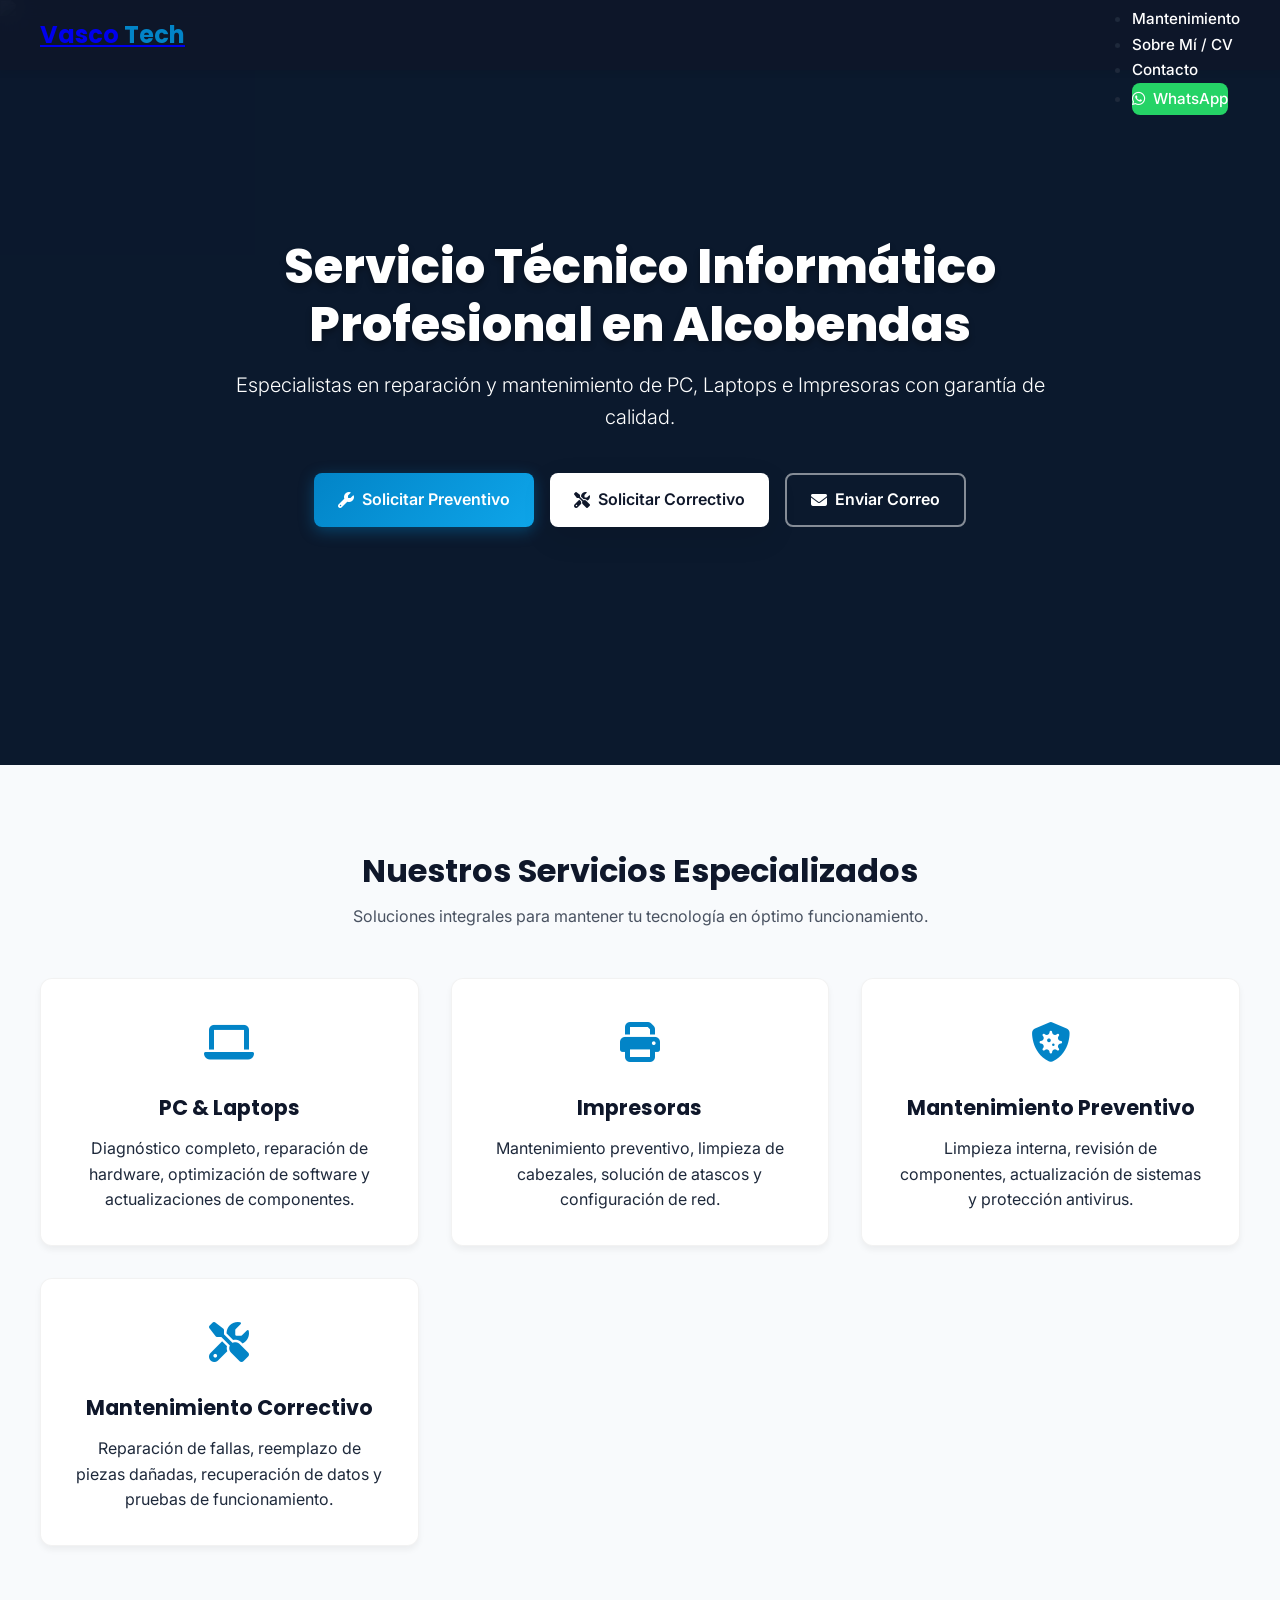
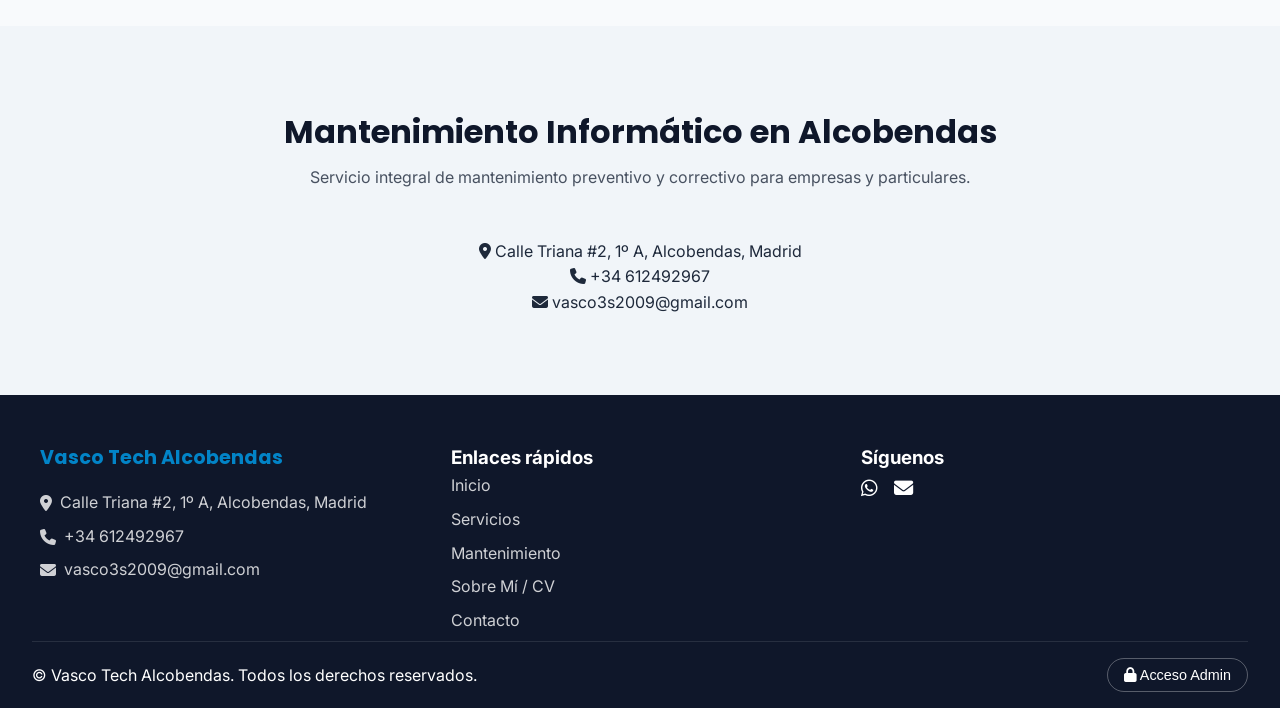
==== index.html @ 02014654 "Fijar imagenes permanentes en el codigo y GitHub Pages" ====
﻿<!DOCTYPE html>
<html lang="es">
<head>
    <meta charset="UTF-8">
    <meta name="viewport" content="width=device-width, initial-scale=1.0">
    <title>Vasco Tech Alcobendas - Servicio Técnico Profesional</title>
    <!-- Font Awesome 6.5.1 -->
    <link rel="stylesheet" href="https://cdnjs.cloudflare.com/ajax/libs/font-awesome/6.5.1/css/all.min.css">
    <!-- Google Fonts: Poppins e Inter -->
    <link rel="preconnect" href="https://fonts.googleapis.com">
    <link rel="preconnect" href="https://fonts.gstatic.com" crossorigin>
    <link href="https://fonts.googleapis.com/css2?family=Inter:wght@300;400;500;600;700&family=Poppins:wght@400;500;600;700;800&display=swap" rel="stylesheet">
    <!-- Estilos locales -->
    <link rel="stylesheet" href="style.css">
</head>
<body>
    <!-- Header con efecto glassmorphism -->
    <header>
        <div class="container">
            <div class="logo">
                <a href="index.html">Vasco <span class="accent">Tech</span></a>
            </div>
            <!-- Botón hamburguesa para móvil -->
            <button id="menu-toggle" class="menu-toggle" aria-label="Abrir menú">
                <i class="fas fa-bars"></i>
            </button>
            <!-- Menú de navegación -->
            <nav id="nav-menu">
                <ul>
                    <li><a href="#hero">Inicio</a></li>
                    <li><a href="#services">Servicios</a></li>
                    <li><a href="#maintenance">Mantenimiento</a></li>
                    <li><a href="cv.html">Sobre Mí / CV</a></li>
                    <li><a href="#contact">Contacto</a></li>
                    <li class="whatsapp-item">
                        <a href="https://wa.me/34612492967" target="_blank" class="btn-whatsapp">
                            <i class="fab fa-whatsapp"></i> WhatsApp
                        </a>
                    </li>
                </ul>
            </nav>
        </div>
    </header>

    <!-- Hero Banner -->
    <section id="hero" class="hero-section">
        <div class="hero-background">
            <img src="https://images.unsplash.com/photo-1649972184908-76ab3ad3d9c5?q=80&w=1600" alt="Taller informático profesional">
        </div>
        <div class="hero-overlay"></div>
        <div class="hero-content">
            <h1 class="hero-title fade-in">Servicio Técnico Informático Profesional en Alcobendas</h1>
            <p class="hero-subtitle fade-in fade-in-1">Especialistas en reparación y mantenimiento de PC, Laptops e Impresoras con garantía de calidad.</p>
            <div class="hero-actions fade-in fade-in-2">
                <a href="https://wa.me/34612492967?text=Hola%20necesito%20un%20preventivo%20de%20reparaci%C3%B3n" class="btn btn-primary">
                    <i class="fas fa-wrench"></i> Solicitar Preventivo
                </a>
                <a href="https://wa.me/34612492967?text=Hola%20necesito%20servicio%20correctivo%20inmediato" class="btn btn-secondary">
                    <i class="fas fa-tools"></i> Solicitar Correctivo
                </a>
                <a href="mailto:vasco3s2009@gmail.com?subject=Consulta%20de%20servicio%20t%C3%A9cnico" class="btn btn-tertiary">
                    <i class="fas fa-envelope"></i> Enviar Correo
                </a>
            </div>
        </div>
    </section>

    <!-- Servicios en grid -->
    <section id="services" class="services-section">
        <div class="container">
            <h2 class="section-title">Nuestros Servicios Especializados</h2>
            <p class="section-subtitle">Soluciones integrales para mantener tu tecnología en óptimo funcionamiento.</p>
            <div class="services-grid">
                <div class="service-card fade-in">
                    <div class="service-icon">
                        <i class="fas fa-laptop"></i>
                    </div>
                    <h3>PC & Laptops</h3>
                    <p>Diagnóstico completo, reparación de hardware, optimización de software y actualizaciones de componentes.</p>
                </div>
                <div class="service-card fade-in fade-in-1">
                    <div class="service-icon">
                        <i class="fas fa-print"></i>
                    </div>
                    <h3>Impresoras</h3>
                    <p>Mantenimiento preventivo, limpieza de cabezales, solución de atascos y configuración de red.</p>
                </div>
                <div class="service-card fade-in fade-in-2">
                    <div class="service-icon">
                        <i class="fas fa-shield-virus"></i>
                    </div>
                    <h3>Mantenimiento Preventivo</h3>
                    <p>Limpieza interna, revisión de componentes, actualización de sistemas y protección antivirus.</p>
                </div>
                <div class="service-card fade-in fade-in-3">
                    <div class="service-icon">
                        <i class="fas fa-tools"></i>
                    </div>
                    <h3>Mantenimiento Correctivo</h3>
                    <p>Reparación de fallas, reemplazo de piezas dañadas, recuperación de datos y pruebas de funcionamiento.</p>
                </div>
            </div>
        </div>
    </section>

    <!-- Contacto / Mantenimiento -->
    <section id="maintenance" class="services-section" style="background: #f1f5f9;">
        <div class="container">
            <h2 class="section-title">Mantenimiento Informático en Alcobendas</h2>
            <p class="section-subtitle">Servicio integral de mantenimiento preventivo y correctivo para empresas y particulares.</p>
            <div style="text-align:center; margin-top:2rem;">
                <p><i class="fas fa-map-marker-alt"></i> Calle Triana #2, 1º A, Alcobendas, Madrid</p>
                <p><i class="fas fa-phone"></i> +34 612492967</p>
                <p><i class="fas fa-envelope"></i> vasco3s2009@gmail.com</p>
            </div>
        </div>
    </section>

    <!-- Footer -->
    <footer>
        <div class="container footer-content">
            <div class="footer-info">
                <h3>Vasco Tech Alcobendas</h3>
                <p><i class="fas fa-map-marker-alt"></i> Calle Triana #2, 1º A, Alcobendas, Madrid</p>
                <p><i class="fas fa-phone"></i> +34 612492967</p>
                <p><i class="fas fa-envelope"></i> vasco3s2009@gmail.com</p>
            </div>
            <div class="footer-links">
                <h3>Enlaces rápidos</h3>
                <ul>
                    <li><a href="#hero">Inicio</a></li>
                    <li><a href="#services">Servicios</a></li>
                    <li><a href="#maintenance">Mantenimiento</a></li>
                    <li><a href="cv.html">Sobre Mí / CV</a></li>
                    <li><a href="#contact">Contacto</a></li>
                </ul>
            </div>
            <div class="footer-social">
                <h3>Síguenos</h3>
                <div class="social-icons">
                    <a href="https://wa.me/34612492967" target="_blank"><i class="fab fa-whatsapp"></i></a>
                    <a href="mailto:vasco3s2009@gmail.com"><i class="fas fa-envelope"></i></a>
                </div>
            </div>
        </div>
        <div class="footer-bottom">
            <p>&copy; <span id="current-year"></span> Vasco Tech Alcobendas. Todos los derechos reservados.</p>
            <button id="open-admin-btn" class="admin-link" aria-label="Acceso de administración">
                <i class="fas fa-lock"></i> Acceso Admin
            </button>
        </div>
    </footer>

    <!-- Admin Modal -->
    <div id="admin-modal" class="modal">
        <div class="modal-content">
            <span class="modal-close" id="close-admin-btn">&times;</span>
            <h2>Panel de Administración</h2>
            <form id="admin-form">
                <div class="form-group">
                    <label for="admin-password">Contraseña de Administrador:</label>
                    <input type="password" id="admin-password" required>
                </div>
                <div class="form-group">
                    <label for="hero-image-url">URL de Imagen de Hero:</label>
                    <input type="url" id="hero-image-url" placeholder="https://ejemplo.com/imagen.jpg" required>
                </div>
                <button type="submit" class="btn btn-primary">Guardar Cambios</button>
                <p id="admin-message" class="admin-message"></p>
            </form>
        </div>
    </div>

    <script src="script.js"></script>
</body>
</html>
---- style.css ----
﻿:root {
    --primary: #0f172a;
    --accent: #0284c7;
    --text-dark: #1e293b;
    --bg-light: #f8fafc;
    --white: #ffffff;
    --shadow-sm: 0 4px 6px rgba(0, 0, 0, 0.05);
    --shadow-md: 0 10px 30px rgba(0, 0, 0, 0.1);
    --shadow-lg: 0 20px 40px rgba(0, 0, 0, 0.15);
    --transition: all 0.3s cubic-bezier(0.4, 0, 0.2, 1);
}

*, *::before, *::after {
    margin: 0;
    padding: 0;
    box-sizing: border-box;
}

html {
    scroll-behavior: smooth;
}

body {
    font-family: 'Inter', sans-serif;
    line-height: 1.6;
    color: var(--text-dark);
    background-color: var(--bg-light);
    min-height: 100vh;
}

/* ===== HEADER / NAVIGATION ===== */
header {
    position: fixed;
    top: 0;
    left: 0;
    right: 0;
    z-index: 1000;
    background: rgba(15, 23, 42, 0.85);
    backdrop-filter: blur(10px);
    -webkit-backdrop-filter: blur(10px);
    padding: 0 2rem;
    box-shadow: var(--shadow-sm);
}

header .container {
    display: flex;
    justify-content: space-between;
    align-items: center;
    height: 70px;
    max-width: 1200px;
    margin: 0 auto;
}

.logo {
    font-family: 'Poppins', sans-serif;
    font-size: 1.5rem;
    font-weight: 700;
    text-decoration: none;
    color: var(--white);
    display: flex;
    align-items: center;
    gap: 0.5rem;
}

.logo .accent {
    color: var(--accent);
}

/* Hamburger Menu */
.menu-toggle {
    display: none;
    background: none;
    border: none;
    color: var(--white);
    font-size: 1.5rem;
    cursor: pointer;
    padding: 0.5rem;
}

#nav-menu {
    display: flex;
    align-items: center;
    gap: 2rem;
    list-style: none;
}

#nav-menu a {
    color: var(--white);
    text-decoration: none;
    font-weight: 500;
    font-size: 0.95rem;
    transition: var(--transition);
    position: relative;
    padding: 0.25rem 0;
}

#nav-menu a::after {
    content: '';
    position: absolute;
    bottom: 0;
    left: 0;
    width: 0;
    height: 2px;
    background: var(--accent);
    transition: var(--transition);
}

#nav-menu a:hover::after,
#nav-menu a.active::after {
    width: 100%;
}

#nav-menu a:hover {
    color: var(--accent);
}

/* Mobile Menu */
@media (max-width: 768px) {
    .menu-toggle {
        display: block;
    }
    
    #nav-menu {
        position: fixed;
        top: 70px;
        left: 0;
        right: 0;
        background: rgba(15, 23, 42, 0.98);
        backdrop-filter: blur(10px);
        flex-direction: column;
        align-items: center;
        padding: 2rem 0;
        gap: 1.5rem;
        transform: translateY(-100%);
        opacity: 0;
        visibility: hidden;
        transition: var(--transition);
    }
    
    #nav-menu.active {
        transform: translateY(0);
        opacity: 1;
        visibility: visible;
    }
}

/* ===== HERO BANNER ===== */
.hero-section {
    min-height: 85vh;
    width: 100%;
    position: relative;
    display: flex;
    align-items: center;
    justify-content: center;
    overflow: hidden;
    background: var(--primary);
}

.hero-background {
    position: absolute;
    top: 0;
    left: 0;
    width: 100%;
    height: 100%;
    z-index: 1;
}

.hero-background img {
    width: 100%;
    height: 100%;
    object-fit: cover;
}

.hero-overlay {
    position: absolute;
    top: 0;
    left: 0;
    width: 100%;
    height: 100%;
    background: rgba(10, 25, 47, 0.8);
    z-index: 2;
}

.hero-content {
    position: relative;
    z-index: 3;
    text-align: center;
    max-width: 900px;
    padding: 2rem;
    color: var(--white);
}

.hero-title {
    font-family: 'Poppins', sans-serif;
    font-size: 3rem;
    font-weight: 800;
    margin-bottom: 1rem;
    line-height: 1.2;
    text-shadow: 0 4px 6px rgba(0, 0, 0, 0.3);
}

.hero-subtitle {
    font-size: 1.25rem;
    margin-bottom: 2.5rem;
    opacity: 0.9;
    font-weight: 300;
}

/* CTA Buttons */
.hero-actions {
    display: flex;
    flex-wrap: wrap;
    gap: 1rem;
    justify-content: center;
}

.btn {
    border-radius: 8px;
    padding: 12px 24px;
    font-size: 1rem;
    font-weight: 600;
    text-decoration: none;
    display: inline-flex;
    align-items: center;
    gap: 0.5rem;
    transition: var(--transition);
    cursor: pointer;
    border: none;
}

.btn-primary {
    background: linear-gradient(135deg, var(--accent), #0ea5e9);
    color: var(--white);
    box-shadow: 0 4px 15px rgba(2, 132, 199, 0.4);
}

.btn-primary:hover {
    transform: translateY(-2px);
    box-shadow: 0 8px 25px rgba(2, 132, 199, 0.5);
}

.btn-secondary {
    background: var(--white);
    color: var(--primary);
    box-shadow: var(--shadow-md);
}

.btn-secondary:hover {
    transform: translateY(-2px);
    box-shadow: var(--shadow-lg);
}

.btn-tertiary {
    background: transparent;
    color: var(--white);
    border: 2px solid rgba(255, 255, 255, 0.5);
}

.btn-tertiary:hover {
    background: rgba(255, 255, 255, 0.1);
    border-color: var(--white);
}

/* ===== SERVICES SECTION ===== */
.services-section {
    padding: 5rem 2rem;
    background: var(--bg-light);
}

.services-section .container {
    max-width: 1200px;
    margin: 0 auto;
}

.section-title {
    font-family: 'Poppins', sans-serif;
    font-size: 2rem;
    font-weight: 700;
    text-align: center;
    margin-bottom: 0.5rem;
    color: var(--primary);
}

.section-subtitle {
    text-align: center;
    color: var(--text-dark);
    margin-bottom: 3rem;
    opacity: 0.8;
}

.services-grid {
    display: grid;
    grid-template-columns: repeat(auto-fit, minmax(280px, 1fr));
    gap: 2rem;
}

.service-card {
    background: var(--white);
    border: 1px solid rgba(0, 0, 0, 0.05);
    border-radius: 12px;
    padding: 2rem;
    box-shadow: var(--shadow-sm);
    transition: var(--transition);
    text-align: center;
}

.service-card:hover {
    transform: translateY(-5px);
    box-shadow: var(--shadow-md);
}

.service-icon {
    font-size: 2.5rem;
    color: var(--accent);
    margin-bottom: 1rem;
}

.service-card h3 {
    font-family: 'Poppins', sans-serif;
    font-size: 1.3rem;
    margin-bottom: 0.75rem;
    color: var(--primary);
}

.service-card p {
    color: var(--text-dark);
    line-height: 1.6;
}

/* ===== FOOTER ===== */
footer {
    background: var(--primary);
    color: var(--white);
    padding: 3rem 2rem 1rem;
}

footer .container {
    max-width: 1200px;
    margin: 0 auto;
}

.footer-content {
    display: grid;
    grid-template-columns: repeat(auto-fit, minmax(200px, 1fr));
    gap: 2rem;
    margin-bottom: 2rem;
}

.footer-info h3 {
    font-family: 'Poppins', sans-serif;
    font-size: 1.2rem;
    margin-bottom: 1rem;
    color: var(--accent);
}

.footer-info p {
    margin-bottom: 0.5rem;
    display: flex;
    align-items: center;
    gap: 0.5rem;
    opacity: 0.8;
}

.footer-links ul {
    list-style: none;
}

.footer-links li {
    margin-bottom: 0.5rem;
}

.footer-links a {
    color: var(--white);
    text-decoration: none;
    opacity: 0.8;
    transition: var(--transition);
}

.footer-links a:hover {
    color: var(--accent);
    opacity: 1;
}

.social-icons {
    display: flex;
    gap: 1rem;
}

.social-icons a {
    color: var(--white);
    font-size: 1.2rem;
    transition: var(--transition);
}

.social-icons a:hover {
    color: var(--accent);
}

.footer-bottom {
    text-align: center;
    padding-top: 1rem;
    border-top: 1px solid rgba(255, 255, 255, 0.1);
    display: flex;
    justify-content: space-between;
    align-items: center;
    flex-wrap: wrap;
    gap: 1rem;
}

.admin-link {
    background: none;
    border: 1px solid rgba(255, 255, 255, 0.3);
    color: var(--white);
    padding: 0.5rem 1rem;
    border-radius: 50px;
    cursor: pointer;
    transition: var(--transition);
    font-size: 0.9rem;
}

.admin-link:hover {
    background: rgba(255, 255, 255, 0.1);
    border-color: var(--accent);
}

/* ===== ADMIN MODAL ===== */
.modal {
    position: fixed;
    top: 0;
    left: 0;
    width: 100%;
    height: 100%;
    background: rgba(0, 0, 0, 0.6);
    z-index: 2000;
    display: none;
    align-items: center;
    justify-content: center;
    backdrop-filter: blur(5px);
}

.modal.active {
    display: flex;
}

.modal-content {
    background: var(--white);
    padding: 2rem;
    border-radius: 12px;
    max-width: 500px;
    width: 90%;
    position: relative;
    box-shadow: var(--shadow-lg);
    animation: modalSlideIn 0.3s ease-out;
}

@keyframes modalSlideIn {
    from {
        opacity: 0;
        transform: translateY(-20px);
    }
    to {
        opacity: 1;
        transform: translateY(0);
    }
}

.modal-close {
    position: absolute;
    top: 1rem;
    right: 1rem;
    background: none;
    border: none;
    font-size: 1.5rem;
    cursor: pointer;
    color: var(--text-dark);
    transition: var(--transition);
}

.modal-close:hover {
    color: #ef4444;
}

.modal-content h2 {
    font-family: 'Poppins', sans-serif;
    margin-bottom: 1.5rem;
    color: var(--primary);
}

.form-group {
    margin-bottom: 1rem;
}

.form-group label {
    display: block;
    margin-bottom: 0.5rem;
    font-weight: 500;
    color: var(--text-dark);
}

.form-group input {
    width: 100%;
    padding: 0.75rem;
    border: 1px solid #e2e8f0;
    border-radius: 8px;
    font-size: 1rem;
    transition: var(--transition);
}

.form-group input:focus {
    outline: none;
    border-color: var(--accent);
    box-shadow: 0 0 0 3px rgba(2, 132, 199, 0.1);
}

.admin-message {
    margin-top: 1rem;
    font-weight: 500;
}

/* ===== CV LAYOUT ===== */
.cv-container {
    display: grid;
    grid-template-columns: 320px 1fr;
    gap: 0;
    max-width: 1100px;
    margin: 40px auto;
    box-shadow: var(--shadow-lg);
    border-radius: 12px;
    overflow: hidden;
}

/* Left Sidebar */
.cv-sidebar {
    background: var(--primary);
    color: var(--white);
    padding: 40px 30px;
    display: flex;
    flex-direction: column;
    gap: 2rem;
}

.profile-section {
    text-align: center;
}

.profile-img {
    width: 150px;
    height: 150px;
    border-radius: 50%;
    object-fit: cover;
    border: 4px solid var(--accent);
    margin-bottom: 1rem;
    box-shadow: 0 5px 15px rgba(0, 0, 0, 0.3);
}

.profile-name {
    font-family: 'Poppins', sans-serif;
    font-size: 1.5rem;
    font-weight: 700;
    margin-bottom: 0.25rem;
    line-height: 1.3;
}

.profile-title {
    font-size: 0.9rem;
    opacity: 0.8;
    font-weight: 300;
}

.contact-section h2,
.info-section h2,
.languages-section h2 {
    font-family: 'Poppins', sans-serif;
    font-size: 1.1rem;
    margin-bottom: 1rem;
    color: var(--accent);
    display: flex;
    align-items: center;
    gap: 0.5rem;
}

.contact-info,
.info-list,
.lang-list {
    list-style: none;
}

.contact-info li,
.info-list li,
.lang-list li {
    margin-bottom: 0.75rem;
    display: flex;
    align-items: center;
    gap: 0.5rem;
    font-size: 0.9rem;
    opacity: 0.9;
}

.lang-level {
    font-size: 0.85rem;
    opacity: 0.7;
}

/* Right Main Content */
.cv-main {
    background: var(--white);
    padding: 40px;
    display: flex;
    flex-direction: column;
    gap: 2rem;
}

.main-title {
    font-family: 'Poppins', sans-serif;
    font-size: 2rem;
    font-weight: 700;
    color: var(--primary);
    margin-bottom: 0.25rem;
}

.subtitle {
    color: var(--text-dark);
    opacity: 0.7;
    margin-bottom: 2rem;
}

.profile-section h2,
.experience-section h2,
.skills-section h2 {
    font-family: 'Poppins', sans-serif;
    font-size: 1.3rem;
    color: var(--primary);
    border-bottom: 2px solid var(--accent);
    padding-bottom: 0.5rem;
    display: inline-block;
    margin-bottom: 1rem;
}

.experience-item {
    margin-bottom: 1.5rem;
}

.experience-item h3 {
    font-family: 'Poppins', sans-serif;
    font-size: 1rem;
    color: var(--accent);
    margin-bottom: 0.25rem;
}

.exp-desc {
    color: var(--text-dark);
    line-height: 1.6;
    font-size: 0.95rem;
}

/* Skills Bars */
.skills-grid {
    display: flex;
    flex-direction: column;
    gap: 1rem;
}

.skill-item {
    margin-bottom: 0.5rem;
}

.skill-label {
    display: block;
    margin-bottom: 0.5rem;
    font-weight: 500;
    font-size: 0.9rem;
    color: var(--text-dark);
}

.skill-bar {
    width: 100%;
    height: 10px;
    background: #e2e8f0;
    border-radius: 5px;
    overflow: hidden;
}

.skill-level {
    height: 100%;
    background: linear-gradient(90deg, var(--accent), #38bdf8);
    border-radius: 5px;
    transition: width 1s ease-in-out;
}

/* Action Buttons */
.actions-section {
    display: flex;
    flex-wrap: wrap;
    gap: 1rem;
    margin-top: 1rem;
}

.btn-whatsapp {
    background: #25d366;
    color: var(--white);
    padding: 0.75rem 1.5rem;
    border-radius: 8px;
    text-decoration: none;
    font-weight: 600;
    display: inline-flex;
    align-items: center;
    gap: 0.5rem;
    transition: var(--transition);
}

.btn-whatsapp:hover {
    background: #128C7E;
    transform: translateY(-2px);
}

.btn-print {
    background: var(--primary);
    color: var(--white);
    padding: 0.75rem 1.5rem;
    border-radius: 8px;
    border: none;
    cursor: pointer;
    font-weight: 600;
    display: inline-flex;
    align-items: center;
    gap: 0.5rem;
    transition: var(--transition);
}

.btn-print:hover {
    background: #1e293b;
    transform: translateY(-2px);
}

/* ===== ADMIN FIXED BUTTON FOR CV ===== */
.admin-link-fixed {
    position: fixed;
    bottom: 30px;
    right: 30px;
    background: linear-gradient(135deg, var(--primary), var(--accent));
    color: var(--white);
    padding: 0.75rem 1.25rem;
    border-radius: 50px;
    cursor: pointer;
    transition: var(--transition);
    font-size: 0.9rem;
    font-weight: 600;
    box-shadow: var(--shadow-md);
    z-index: 999;
    display: flex;
    align-items: center;
    gap: 0.5rem;
    border: none;
}

.admin-link-fixed:hover {
    transform: translateY(-3px);
    box-shadow: var(--shadow-lg);
}

/* ===== FADE-IN ANIMATIONS ===== */
@keyframes fadeInUp {
    from {
        opacity: 0;
        transform: translateY(30px);
    }
    to {
        opacity: 1;
        transform: translateY(0);
    }
}

.fade-in {
    opacity: 0;
    animation: fadeInUp 0.6s ease-out forwards;
}

.fade-in-1 { animation-delay: 0.1s; }
.fade-in-2 { animation-delay: 0.2s; }
.fade-in-3 { animation-delay: 0.3s; }
.fade-in-4 { animation-delay: 0.4s; }

/* ===== PRINT STYLES ===== */
@media print {
    header, footer, .admin-link-fixed, .modal {
        display: none !important;
    }
    
    .cv-container {
        box-shadow: none;
        margin: 0;
        display: block;
    }
    
    .cv-sidebar {
        background: #f1f5f9 !important;
        color: #1e293b !important;
    }
    
    .profile-img {
        border-color: #0284c7;
    }
}

/* ===== RESPONSIVE ===== */
@media (max-width: 768px) {
    .cv-container {
        grid-template-columns: 1fr;
    }
    
    .cv-sidebar {
        padding: 2rem;
    }
    
    .cv-main {
        padding: 2rem;
    }
    
    .hero-title {
        font-size: 2rem;
    }
    
    .hero-subtitle {
        font-size: 1rem;
    }
}
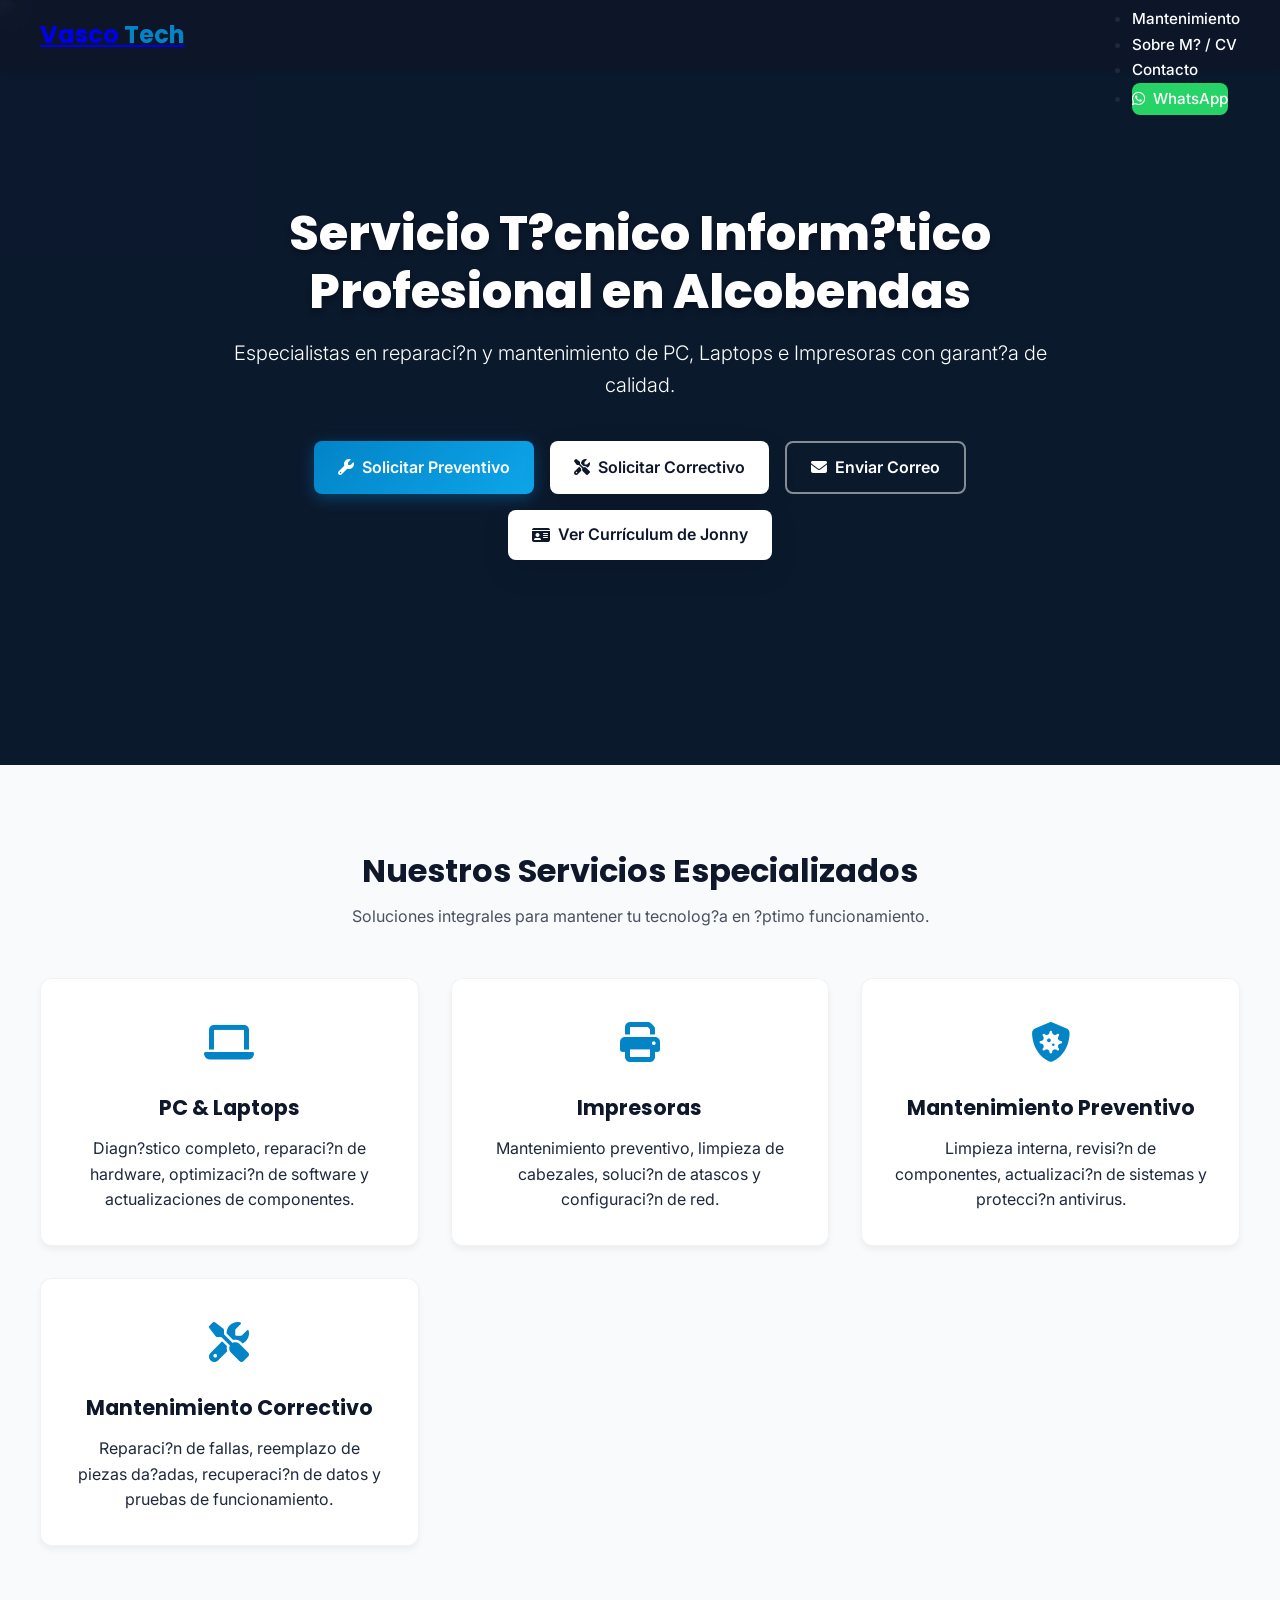
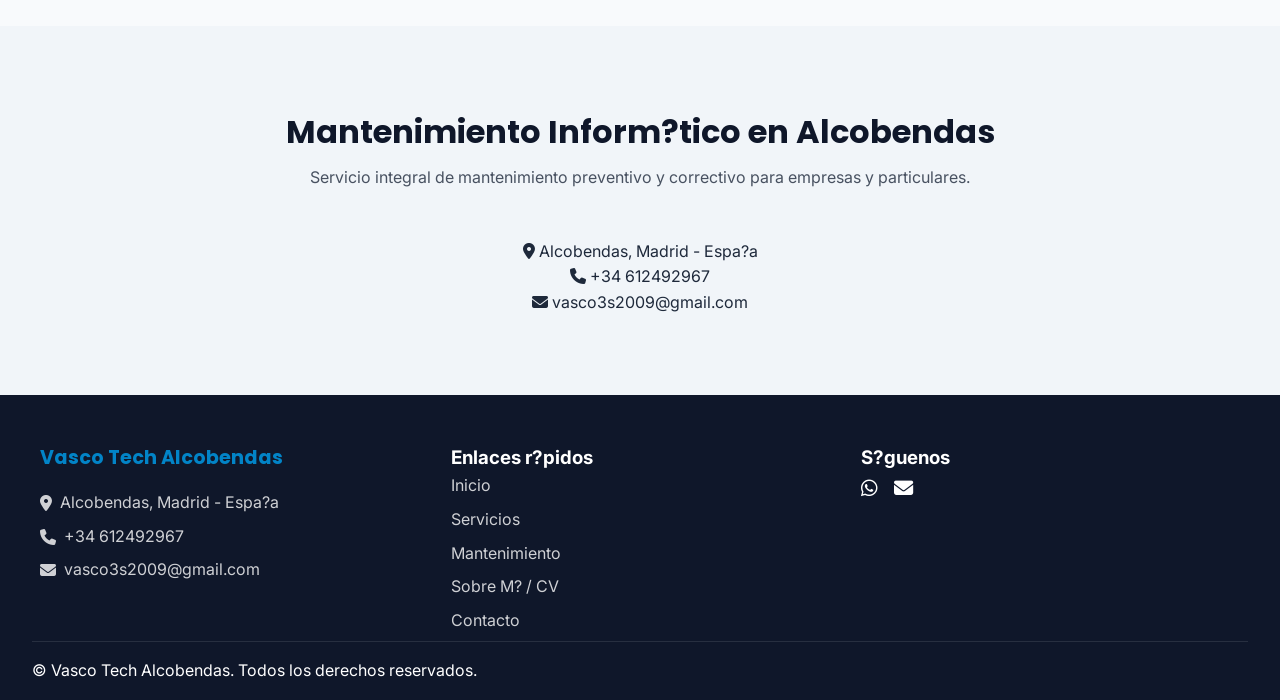
==== commit 25d09071: "Fix UTF-8 encoding" ====
--- a/index.html
+++ b/index.html
@@ -3,7 +3,7 @@
 <head>
     <meta charset="UTF-8">
     <meta name="viewport" content="width=device-width, initial-scale=1.0">
-    <title>Vasco Tech Alcobendas - Servicio Técnico Profesional</title>
+    <title>Vasco Tech Alcobendas - Servicio T?cnico Profesional</title>
     <!-- Font Awesome 6.5.1 -->
     <link rel="stylesheet" href="https://cdnjs.cloudflare.com/ajax/libs/font-awesome/6.5.1/css/all.min.css">
     <!-- Google Fonts: Poppins e Inter -->
@@ -13,6 +13,7 @@
     <!-- Estilos locales -->
     <link rel="stylesheet" href="style.css">
 </head>
+<meta charset="UTF-8">
 <body>
     <!-- Header con efecto glassmorphism -->
     <header>
@@ -20,17 +21,17 @@
             <div class="logo">
                 <a href="index.html">Vasco <span class="accent">Tech</span></a>
             </div>
-            <!-- Botón hamburguesa para móvil -->
-            <button id="menu-toggle" class="menu-toggle" aria-label="Abrir menú">
+            <!-- Bot?n hamburguesa para m?vil -->
+            <button id="menu-toggle" class="menu-toggle" aria-label="Abrir men?">
                 <i class="fas fa-bars"></i>
             </button>
-            <!-- Menú de navegación -->
+            <!-- Men? de navegaci?n -->
             <nav id="nav-menu">
                 <ul>
                     <li><a href="#hero">Inicio</a></li>
                     <li><a href="#services">Servicios</a></li>
                     <li><a href="#maintenance">Mantenimiento</a></li>
-                    <li><a href="cv.html">Sobre Mí / CV</a></li>
+                    <li><a href="cv.html">Sobre M? / CV</a></li>
                     <li><a href="#contact">Contacto</a></li>
                     <li class="whatsapp-item">
                         <a href="https://wa.me/34612492967" target="_blank" class="btn-whatsapp">
@@ -45,12 +46,12 @@
     <!-- Hero Banner -->
     <section id="hero" class="hero-section">
         <div class="hero-background">
-            <img src="https://images.unsplash.com/photo-1649972184908-76ab3ad3d9c5?q=80&w=1600" alt="Taller informático profesional">
+            <img src="https://images.unsplash.com/photo-1649972184908-76ab3ad3d9c5?q=80&w=1600" alt="Taller inform?tico profesional">
         </div>
         <div class="hero-overlay"></div>
         <div class="hero-content">
-            <h1 class="hero-title fade-in">Servicio Técnico Informático Profesional en Alcobendas</h1>
-            <p class="hero-subtitle fade-in fade-in-1">Especialistas en reparación y mantenimiento de PC, Laptops e Impresoras con garantía de calidad.</p>
+            <h1 class="hero-title fade-in">Servicio T?cnico Inform?tico Profesional en Alcobendas</h1>
+            <p class="hero-subtitle fade-in fade-in-1">Especialistas en reparaci?n y mantenimiento de PC, Laptops e Impresoras con garant?a de calidad.</p>
             <div class="hero-actions fade-in fade-in-2">
                 <a href="https://wa.me/34612492967?text=Hola%20necesito%20un%20preventivo%20de%20reparaci%C3%B3n" class="btn btn-primary">
                     <i class="fas fa-wrench"></i> Solicitar Preventivo
@@ -61,6 +62,9 @@
                 <a href="mailto:vasco3s2009@gmail.com?subject=Consulta%20de%20servicio%20t%C3%A9cnico" class="btn btn-tertiary">
                     <i class="fas fa-envelope"></i> Enviar Correo
                 </a>
+                <a href="cv.html" class="btn btn-secondary">
+                    <i class="fas fa-id-card"></i> Ver Currículum de Jonny
+                </a>
             </div>
         </div>
     </section>
@@ -69,35 +73,35 @@
     <section id="services" class="services-section">
         <div class="container">
             <h2 class="section-title">Nuestros Servicios Especializados</h2>
-            <p class="section-subtitle">Soluciones integrales para mantener tu tecnología en óptimo funcionamiento.</p>
+            <p class="section-subtitle">Soluciones integrales para mantener tu tecnolog?a en ?ptimo funcionamiento.</p>
             <div class="services-grid">
                 <div class="service-card fade-in">
                     <div class="service-icon">
                         <i class="fas fa-laptop"></i>
                     </div>
                     <h3>PC & Laptops</h3>
-                    <p>Diagnóstico completo, reparación de hardware, optimización de software y actualizaciones de componentes.</p>
+                    <p>Diagn?stico completo, reparaci?n de hardware, optimizaci?n de software y actualizaciones de componentes.</p>
                 </div>
                 <div class="service-card fade-in fade-in-1">
                     <div class="service-icon">
                         <i class="fas fa-print"></i>
                     </div>
                     <h3>Impresoras</h3>
-                    <p>Mantenimiento preventivo, limpieza de cabezales, solución de atascos y configuración de red.</p>
+                    <p>Mantenimiento preventivo, limpieza de cabezales, soluci?n de atascos y configuraci?n de red.</p>
                 </div>
                 <div class="service-card fade-in fade-in-2">
                     <div class="service-icon">
                         <i class="fas fa-shield-virus"></i>
                     </div>
                     <h3>Mantenimiento Preventivo</h3>
-                    <p>Limpieza interna, revisión de componentes, actualización de sistemas y protección antivirus.</p>
+                    <p>Limpieza interna, revisi?n de componentes, actualizaci?n de sistemas y protecci?n antivirus.</p>
                 </div>
                 <div class="service-card fade-in fade-in-3">
                     <div class="service-icon">
                         <i class="fas fa-tools"></i>
                     </div>
                     <h3>Mantenimiento Correctivo</h3>
-                    <p>Reparación de fallas, reemplazo de piezas dañadas, recuperación de datos y pruebas de funcionamiento.</p>
+                    <p>Reparaci?n de fallas, reemplazo de piezas da?adas, recuperaci?n de datos y pruebas de funcionamiento.</p>
                 </div>
             </div>
         </div>
@@ -106,10 +110,10 @@
     <!-- Contacto / Mantenimiento -->
     <section id="maintenance" class="services-section" style="background: #f1f5f9;">
         <div class="container">
-            <h2 class="section-title">Mantenimiento Informático en Alcobendas</h2>
+            <h2 class="section-title">Mantenimiento Inform?tico en Alcobendas</h2>
             <p class="section-subtitle">Servicio integral de mantenimiento preventivo y correctivo para empresas y particulares.</p>
             <div style="text-align:center; margin-top:2rem;">
-                <p><i class="fas fa-map-marker-alt"></i> Calle Triana #2, 1º A, Alcobendas, Madrid</p>
+                <p><i class="fas fa-map-marker-alt"></i> Alcobendas, Madrid - Espa?a</p>
                 <p><i class="fas fa-phone"></i> +34 612492967</p>
                 <p><i class="fas fa-envelope"></i> vasco3s2009@gmail.com</p>
             </div>
@@ -121,22 +125,22 @@
         <div class="container footer-content">
             <div class="footer-info">
                 <h3>Vasco Tech Alcobendas</h3>
-                <p><i class="fas fa-map-marker-alt"></i> Calle Triana #2, 1º A, Alcobendas, Madrid</p>
+                <p><i class="fas fa-map-marker-alt"></i> Alcobendas, Madrid - Espa?a</p>
                 <p><i class="fas fa-phone"></i> +34 612492967</p>
                 <p><i class="fas fa-envelope"></i> vasco3s2009@gmail.com</p>
             </div>
             <div class="footer-links">
-                <h3>Enlaces rápidos</h3>
+                <h3>Enlaces r?pidos</h3>
                 <ul>
                     <li><a href="#hero">Inicio</a></li>
                     <li><a href="#services">Servicios</a></li>
                     <li><a href="#maintenance">Mantenimiento</a></li>
-                    <li><a href="cv.html">Sobre Mí / CV</a></li>
+                    <li><a href="cv.html">Sobre M? / CV</a></li>
                     <li><a href="#contact">Contacto</a></li>
                 </ul>
             </div>
             <div class="footer-social">
-                <h3>Síguenos</h3>
+                <h3>S?guenos</h3>
                 <div class="social-icons">
                     <a href="https://wa.me/34612492967" target="_blank"><i class="fab fa-whatsapp"></i></a>
                     <a href="mailto:vasco3s2009@gmail.com"><i class="fas fa-envelope"></i></a>
@@ -145,32 +149,15 @@
         </div>
         <div class="footer-bottom">
             <p>&copy; <span id="current-year"></span> Vasco Tech Alcobendas. Todos los derechos reservados.</p>
-            <button id="open-admin-btn" class="admin-link" aria-label="Acceso de administración">
-                <i class="fas fa-lock"></i> Acceso Admin
-            </button>
         </div>
     </footer>
-
-    <!-- Admin Modal -->
-    <div id="admin-modal" class="modal">
-        <div class="modal-content">
-            <span class="modal-close" id="close-admin-btn">&times;</span>
-            <h2>Panel de Administración</h2>
-            <form id="admin-form">
-                <div class="form-group">
-                    <label for="admin-password">Contraseña de Administrador:</label>
-                    <input type="password" id="admin-password" required>
-                </div>
-                <div class="form-group">
-                    <label for="hero-image-url">URL de Imagen de Hero:</label>
-                    <input type="url" id="hero-image-url" placeholder="https://ejemplo.com/imagen.jpg" required>
-                </div>
-                <button type="submit" class="btn btn-primary">Guardar Cambios</button>
-                <p id="admin-message" class="admin-message"></p>
-            </form>
-        </div>
-    </div>
 
     <script src="script.js"></script>
 </body>
 </html>
+
+
+
+
+
+
--- a/style.css
+++ b/style.css
@@ -730,35 +730,7 @@
 .btn-print:hover {
     background: #1e293b;
     transform: translateY(-2px);
-}
-
-/* ===== ADMIN FIXED BUTTON FOR CV ===== */
-.admin-link-fixed {
-    position: fixed;
-    bottom: 30px;
-    right: 30px;
-    background: linear-gradient(135deg, var(--primary), var(--accent));
-    color: var(--white);
-    padding: 0.75rem 1.25rem;
-    border-radius: 50px;
-    cursor: pointer;
-    transition: var(--transition);
-    font-size: 0.9rem;
-    font-weight: 600;
-    box-shadow: var(--shadow-md);
-    z-index: 999;
-    display: flex;
-    align-items: center;
-    gap: 0.5rem;
-    border: none;
-}
-
-.admin-link-fixed:hover {
-    transform: translateY(-3px);
-    box-shadow: var(--shadow-lg);
-}
-
-/* ===== FADE-IN ANIMATIONS ===== */
+}/* ===== FADE-IN ANIMATIONS ===== */
 @keyframes fadeInUp {
     from {
         opacity: 0;
@@ -782,7 +754,7 @@
 
 /* ===== PRINT STYLES ===== */
 @media print {
-    header, footer, .admin-link-fixed, .modal {
+    header, footer {
         display: none !important;
     }
     
@@ -824,3 +796,5 @@
         font-size: 1rem;
     }
 }
+
+
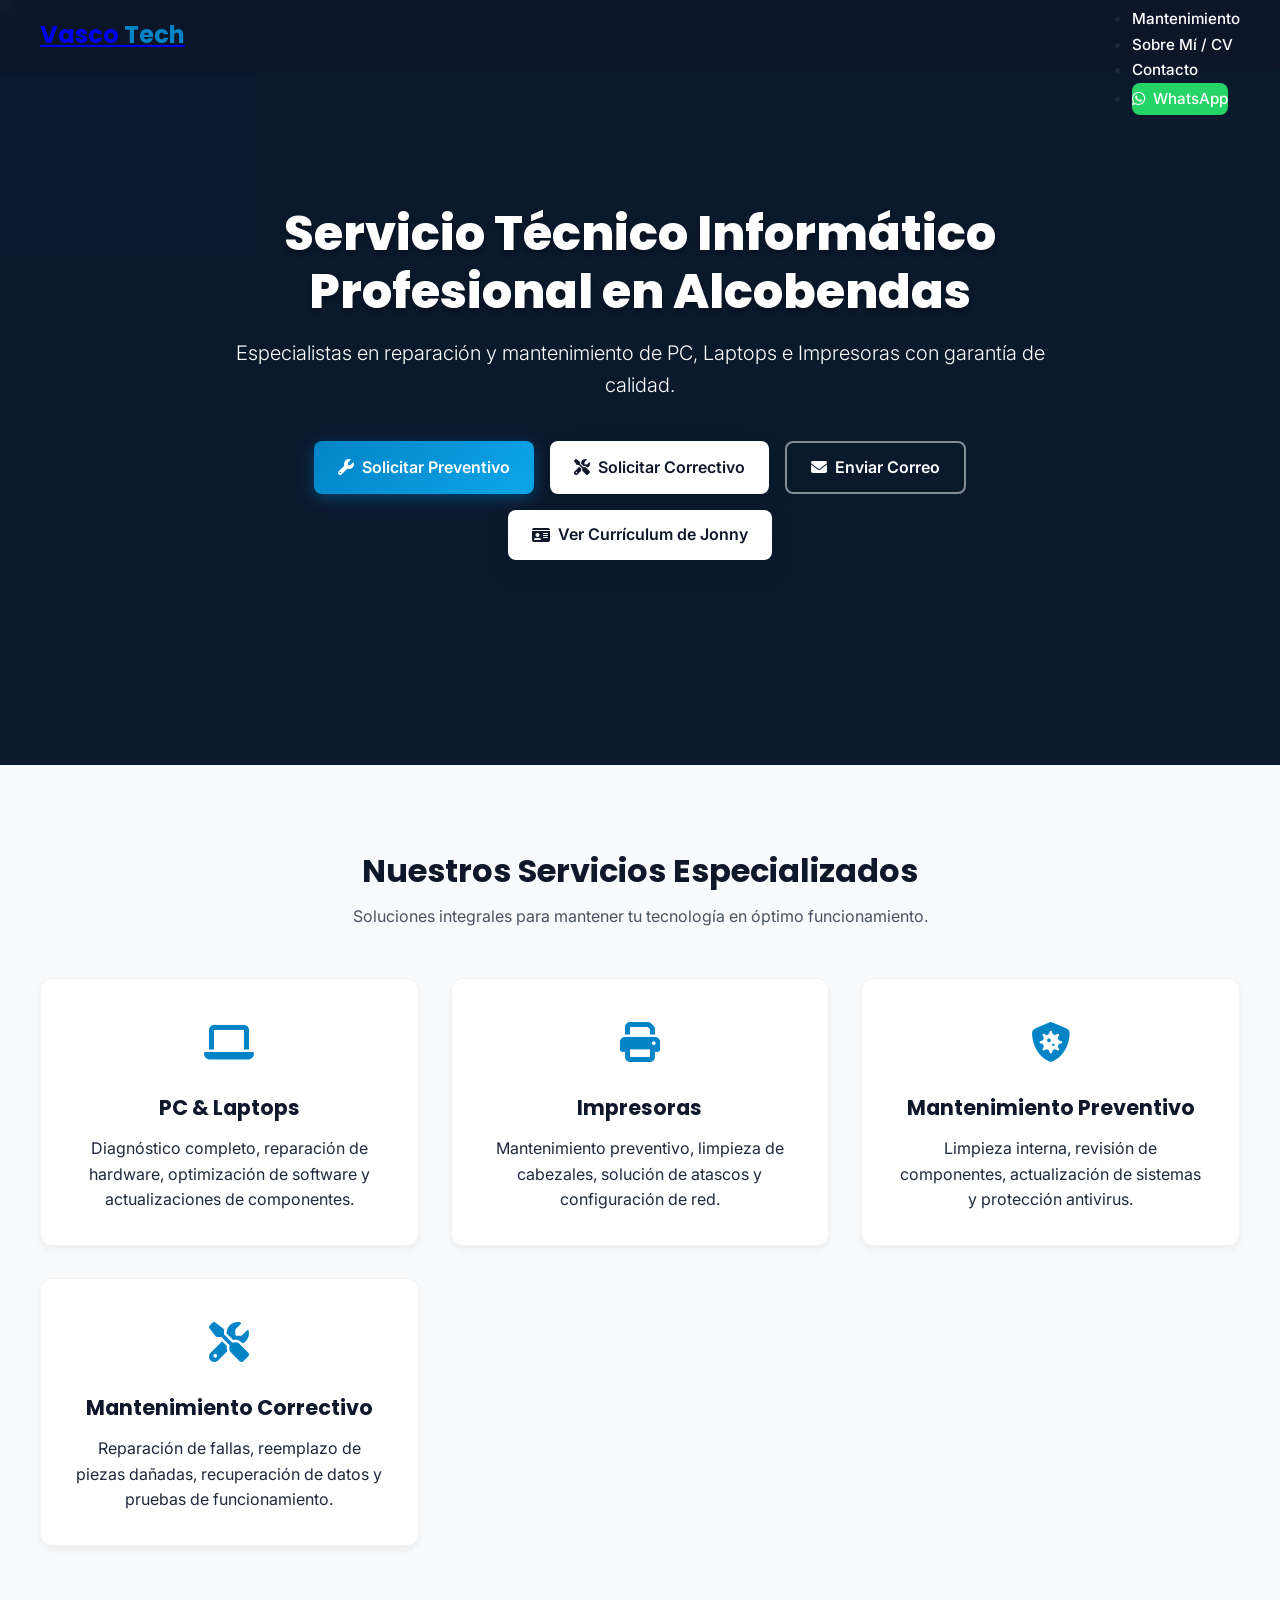
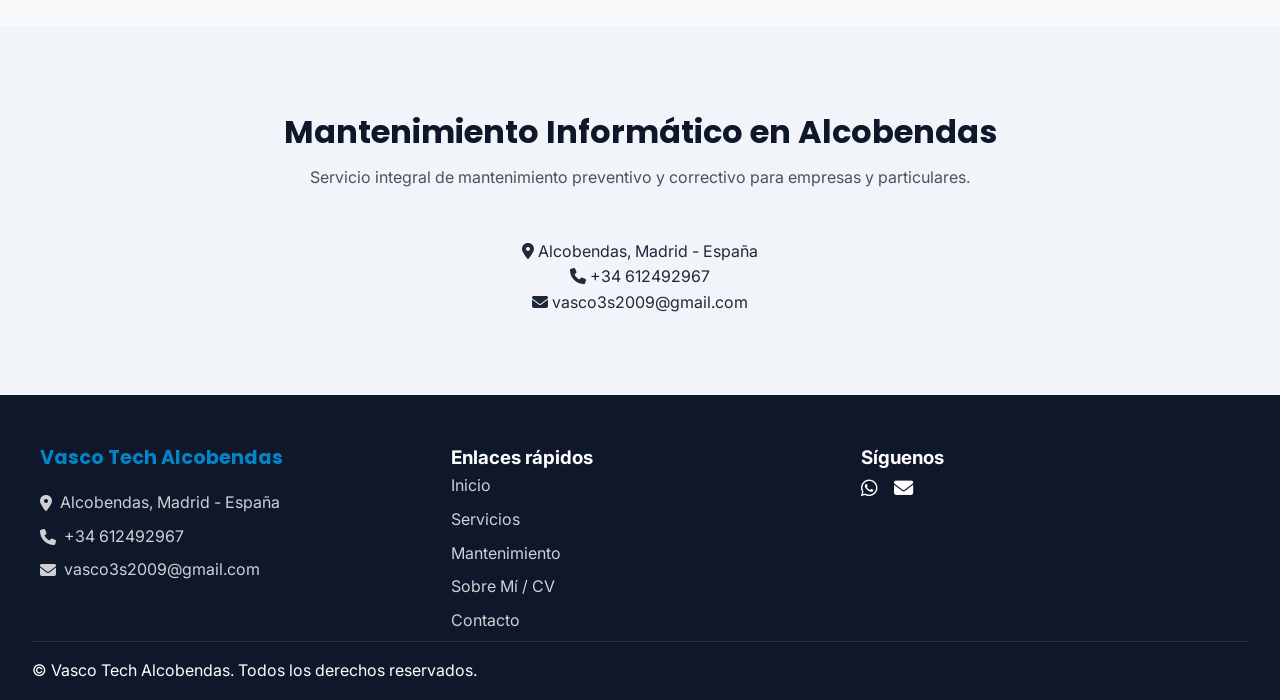
==== commit dad312d9: "Fix typos in Spanish text throughout index.html" ====
--- a/index.html
+++ b/index.html
@@ -3,7 +3,7 @@
 <head>
     <meta charset="UTF-8">
     <meta name="viewport" content="width=device-width, initial-scale=1.0">
-    <title>Vasco Tech Alcobendas - Servicio T?cnico Profesional</title>
+    <title>Vasco Tech Alcobendas - Servicio Técnico Profesional</title>
     <!-- Font Awesome 6.5.1 -->
     <link rel="stylesheet" href="https://cdnjs.cloudflare.com/ajax/libs/font-awesome/6.5.1/css/all.min.css">
     <!-- Google Fonts: Poppins e Inter -->
@@ -13,7 +13,6 @@
     <!-- Estilos locales -->
     <link rel="stylesheet" href="style.css">
 </head>
-<meta charset="UTF-8">
 <body>
     <!-- Header con efecto glassmorphism -->
     <header>
@@ -21,17 +20,17 @@
             <div class="logo">
                 <a href="index.html">Vasco <span class="accent">Tech</span></a>
             </div>
-            <!-- Bot?n hamburguesa para m?vil -->
-            <button id="menu-toggle" class="menu-toggle" aria-label="Abrir men?">
+            <!-- Botón hamburguesa para móvil -->
+            <button id="menu-toggle" class="menu-toggle" aria-label="Abrir menú">
                 <i class="fas fa-bars"></i>
             </button>
-            <!-- Men? de navegaci?n -->
+            <!-- Menú de navegación -->
             <nav id="nav-menu">
                 <ul>
                     <li><a href="#hero">Inicio</a></li>
                     <li><a href="#services">Servicios</a></li>
                     <li><a href="#maintenance">Mantenimiento</a></li>
-                    <li><a href="cv.html">Sobre M? / CV</a></li>
+                    <li><a href="cv.html">Sobre Mí / CV</a></li>
                     <li><a href="#contact">Contacto</a></li>
                     <li class="whatsapp-item">
                         <a href="https://wa.me/34612492967" target="_blank" class="btn-whatsapp">
@@ -46,12 +45,12 @@
     <!-- Hero Banner -->
     <section id="hero" class="hero-section">
         <div class="hero-background">
-            <img src="https://images.unsplash.com/photo-1649972184908-76ab3ad3d9c5?q=80&w=1600" alt="Taller inform?tico profesional">
+            <img src="https://images.unsplash.com/photo-1649972184908-76ab3ad3d9c5?q=80&w=1600" alt="Taller informático profesional">
         </div>
         <div class="hero-overlay"></div>
         <div class="hero-content">
-            <h1 class="hero-title fade-in">Servicio T?cnico Inform?tico Profesional en Alcobendas</h1>
-            <p class="hero-subtitle fade-in fade-in-1">Especialistas en reparaci?n y mantenimiento de PC, Laptops e Impresoras con garant?a de calidad.</p>
+            <h1 class="hero-title fade-in">Servicio Técnico Informático Profesional en Alcobendas</h1>
+            <p class="hero-subtitle fade-in fade-in-1">Especialistas en reparación y mantenimiento de PC, Laptops e Impresoras con garantía de calidad.</p>
             <div class="hero-actions fade-in fade-in-2">
                 <a href="https://wa.me/34612492967?text=Hola%20necesito%20un%20preventivo%20de%20reparaci%C3%B3n" class="btn btn-primary">
                     <i class="fas fa-wrench"></i> Solicitar Preventivo
@@ -73,35 +72,35 @@
     <section id="services" class="services-section">
         <div class="container">
             <h2 class="section-title">Nuestros Servicios Especializados</h2>
-            <p class="section-subtitle">Soluciones integrales para mantener tu tecnolog?a en ?ptimo funcionamiento.</p>
+            <p class="section-subtitle">Soluciones integrales para mantener tu tecnología en óptimo funcionamiento.</p>
             <div class="services-grid">
                 <div class="service-card fade-in">
                     <div class="service-icon">
                         <i class="fas fa-laptop"></i>
                     </div>
                     <h3>PC & Laptops</h3>
-                    <p>Diagn?stico completo, reparaci?n de hardware, optimizaci?n de software y actualizaciones de componentes.</p>
+                    <p>Diagnóstico completo, reparación de hardware, optimización de software y actualizaciones de componentes.</p>
                 </div>
                 <div class="service-card fade-in fade-in-1">
                     <div class="service-icon">
                         <i class="fas fa-print"></i>
                     </div>
                     <h3>Impresoras</h3>
-                    <p>Mantenimiento preventivo, limpieza de cabezales, soluci?n de atascos y configuraci?n de red.</p>
+                    <p>Mantenimiento preventivo, limpieza de cabezales, solución de atascos y configuración de red.</p>
                 </div>
                 <div class="service-card fade-in fade-in-2">
                     <div class="service-icon">
                         <i class="fas fa-shield-virus"></i>
                     </div>
                     <h3>Mantenimiento Preventivo</h3>
-                    <p>Limpieza interna, revisi?n de componentes, actualizaci?n de sistemas y protecci?n antivirus.</p>
+                    <p>Limpieza interna, revisión de componentes, actualización de sistemas y protección antivirus.</p>
                 </div>
                 <div class="service-card fade-in fade-in-3">
                     <div class="service-icon">
                         <i class="fas fa-tools"></i>
                     </div>
                     <h3>Mantenimiento Correctivo</h3>
-                    <p>Reparaci?n de fallas, reemplazo de piezas da?adas, recuperaci?n de datos y pruebas de funcionamiento.</p>
+                    <p>Reparación de fallas, reemplazo de piezas dañadas, recuperación de datos y pruebas de funcionamiento.</p>
                 </div>
             </div>
         </div>
@@ -110,10 +109,10 @@
     <!-- Contacto / Mantenimiento -->
     <section id="maintenance" class="services-section" style="background: #f1f5f9;">
         <div class="container">
-            <h2 class="section-title">Mantenimiento Inform?tico en Alcobendas</h2>
+            <h2 class="section-title">Mantenimiento Informático en Alcobendas</h2>
             <p class="section-subtitle">Servicio integral de mantenimiento preventivo y correctivo para empresas y particulares.</p>
-            <div style="text-align:center; margin-top:2rem;">
-                <p><i class="fas fa-map-marker-alt"></i> Alcobendas, Madrid - Espa?a</p>
+            <div id="contact" style="text-align:center; margin-top:2rem;">
+                <p><i class="fas fa-map-marker-alt"></i> Alcobendas, Madrid - España</p>
                 <p><i class="fas fa-phone"></i> +34 612492967</p>
                 <p><i class="fas fa-envelope"></i> vasco3s2009@gmail.com</p>
             </div>
@@ -125,22 +124,22 @@
         <div class="container footer-content">
             <div class="footer-info">
                 <h3>Vasco Tech Alcobendas</h3>
-                <p><i class="fas fa-map-marker-alt"></i> Alcobendas, Madrid - Espa?a</p>
+                <p><i class="fas fa-map-marker-alt"></i> Alcobendas, Madrid - España</p>
                 <p><i class="fas fa-phone"></i> +34 612492967</p>
                 <p><i class="fas fa-envelope"></i> vasco3s2009@gmail.com</p>
             </div>
             <div class="footer-links">
-                <h3>Enlaces r?pidos</h3>
+                <h3>Enlaces rápidos</h3>
                 <ul>
                     <li><a href="#hero">Inicio</a></li>
                     <li><a href="#services">Servicios</a></li>
                     <li><a href="#maintenance">Mantenimiento</a></li>
-                    <li><a href="cv.html">Sobre M? / CV</a></li>
+                    <li><a href="cv.html">Sobre Mí / CV</a></li>
                     <li><a href="#contact">Contacto</a></li>
                 </ul>
             </div>
             <div class="footer-social">
-                <h3>S?guenos</h3>
+                <h3>Síguenos</h3>
                 <div class="social-icons">
                     <a href="https://wa.me/34612492967" target="_blank"><i class="fab fa-whatsapp"></i></a>
                     <a href="mailto:vasco3s2009@gmail.com"><i class="fas fa-envelope"></i></a>
@@ -155,9 +154,3 @@
     <script src="script.js"></script>
 </body>
 </html>
-
-
-
-
-
-
